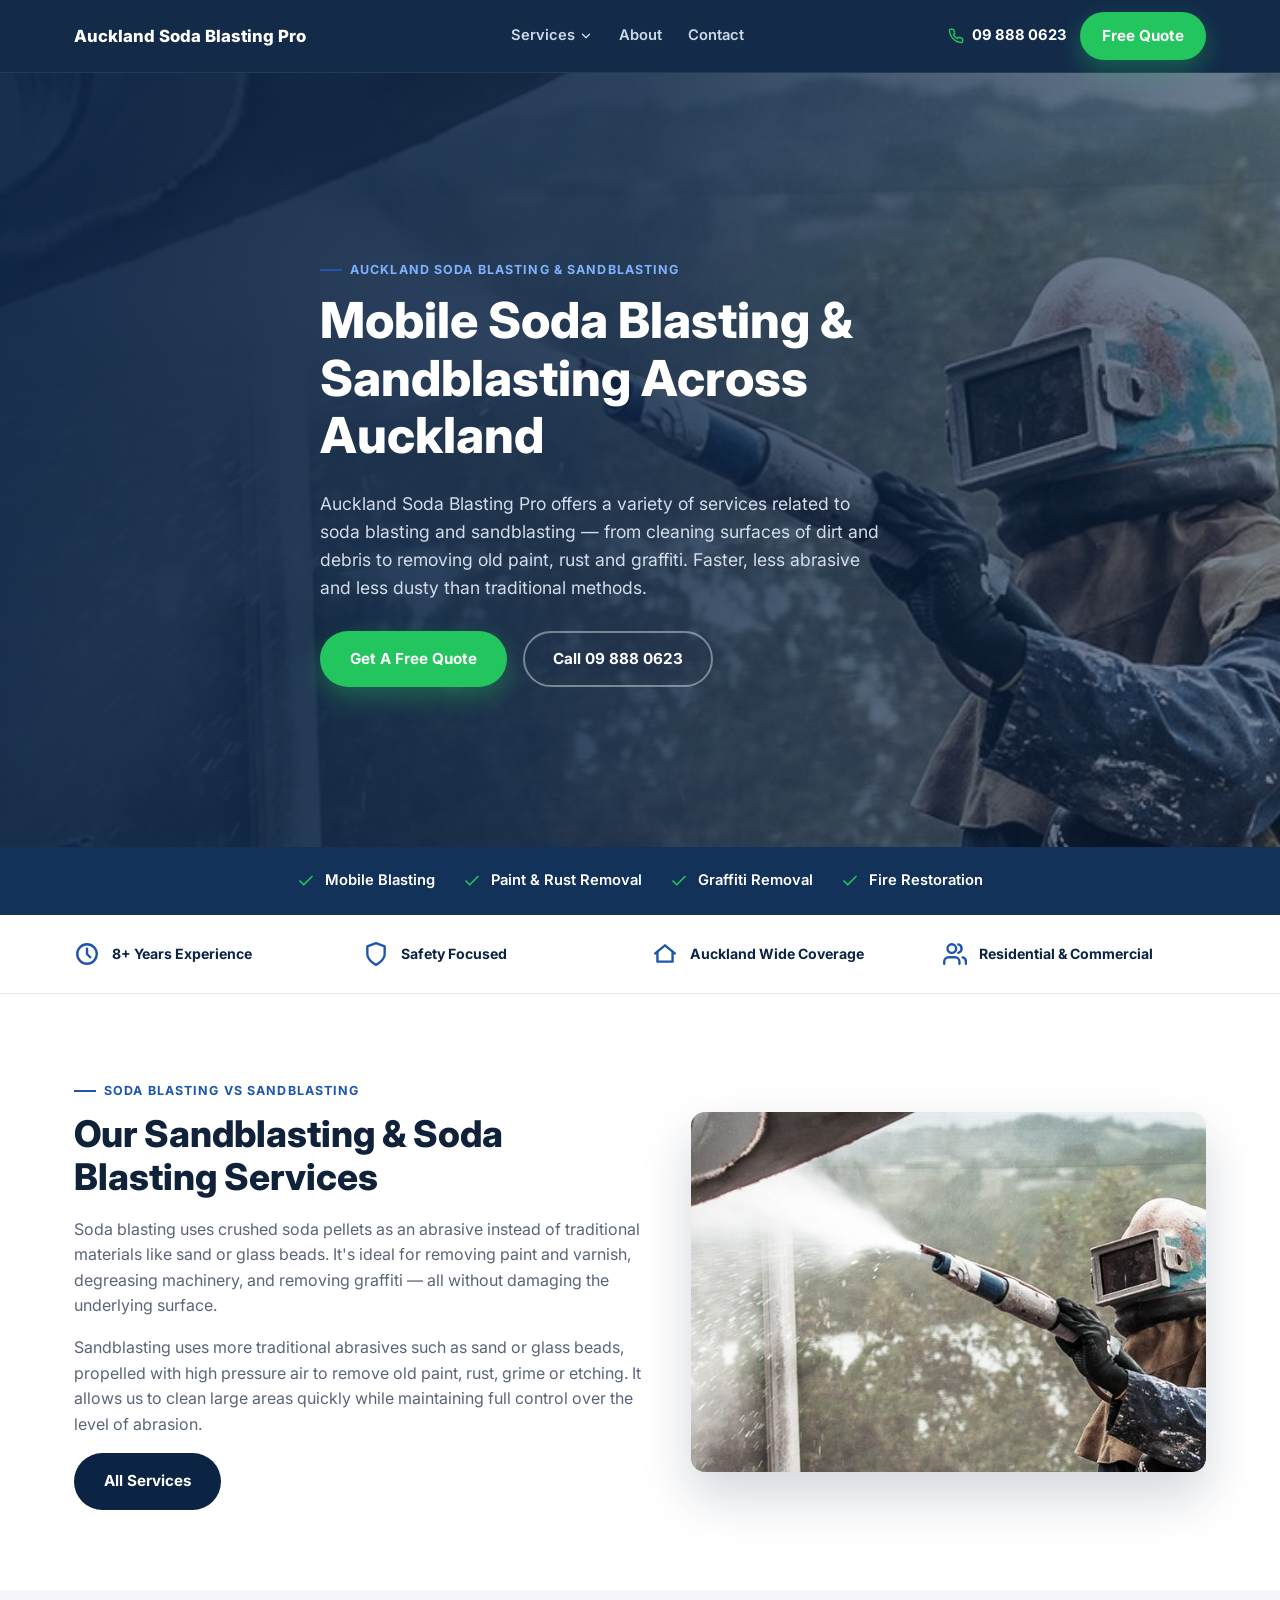
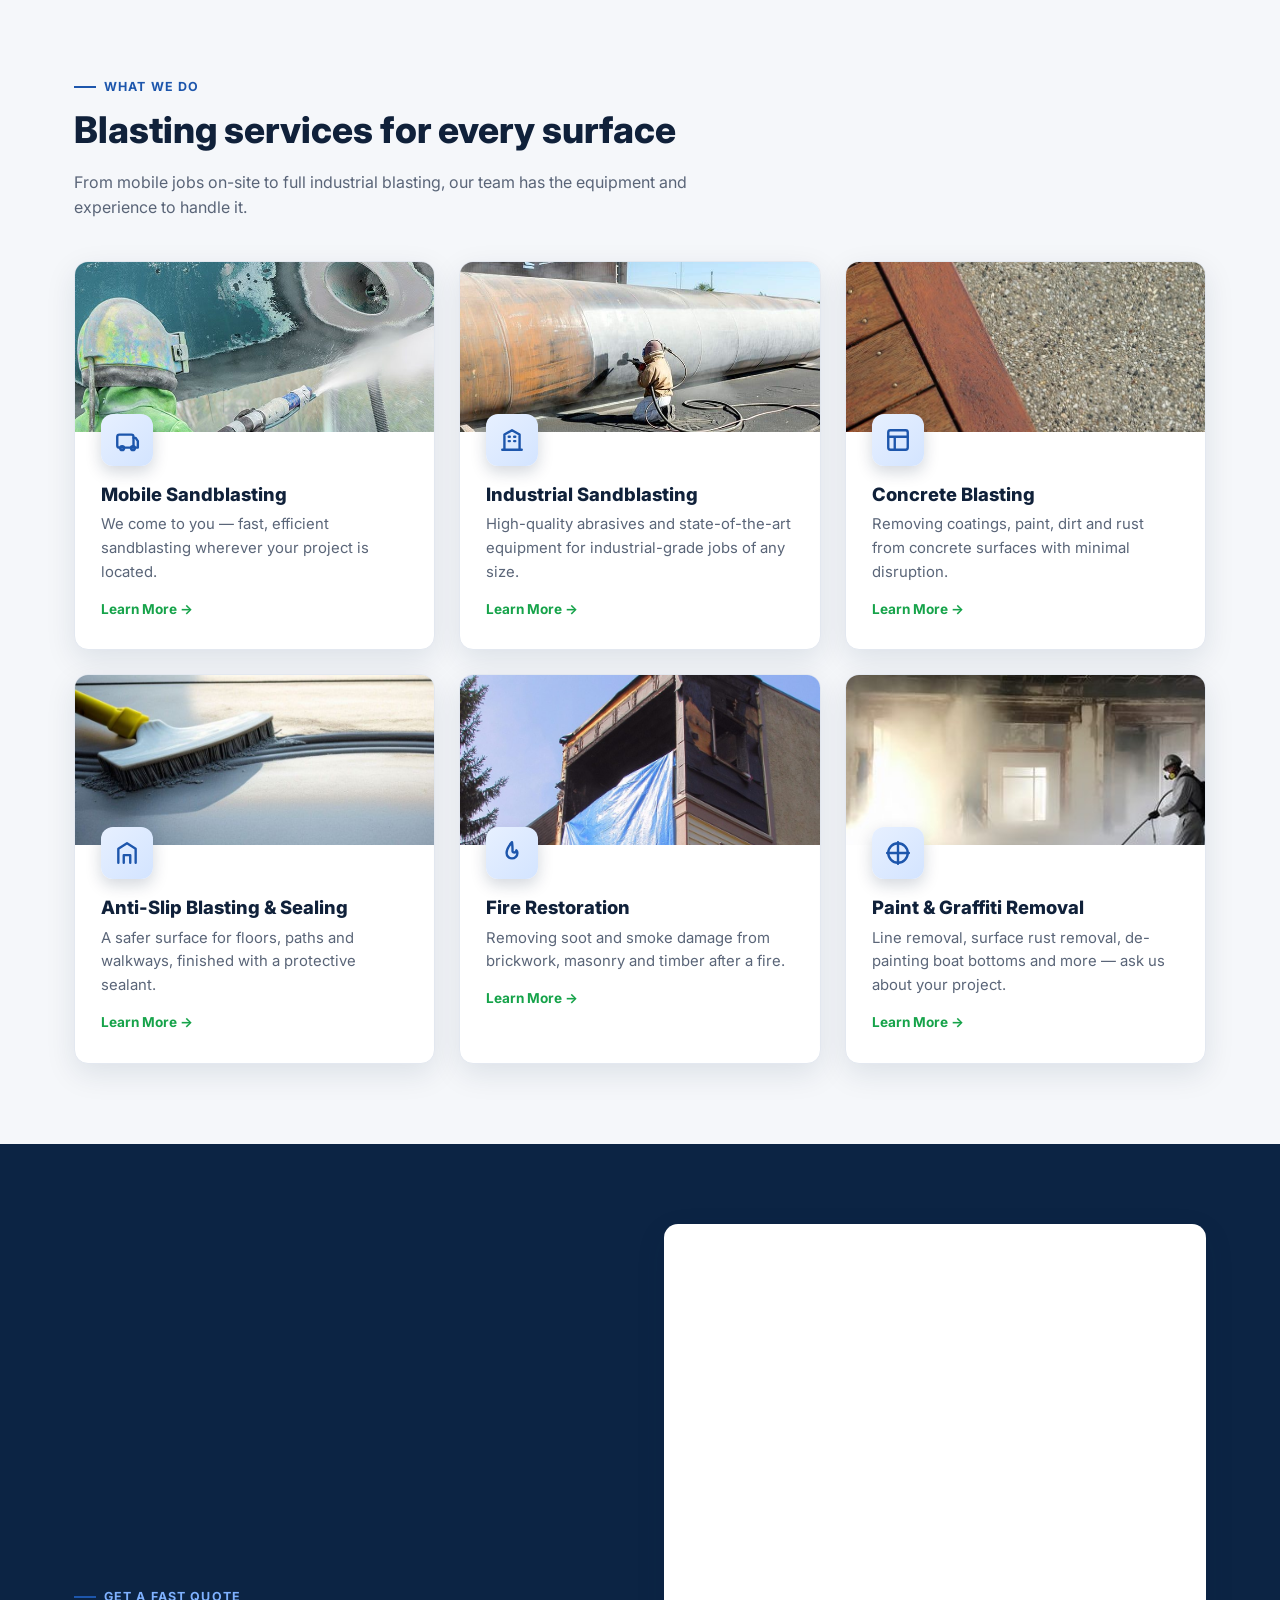
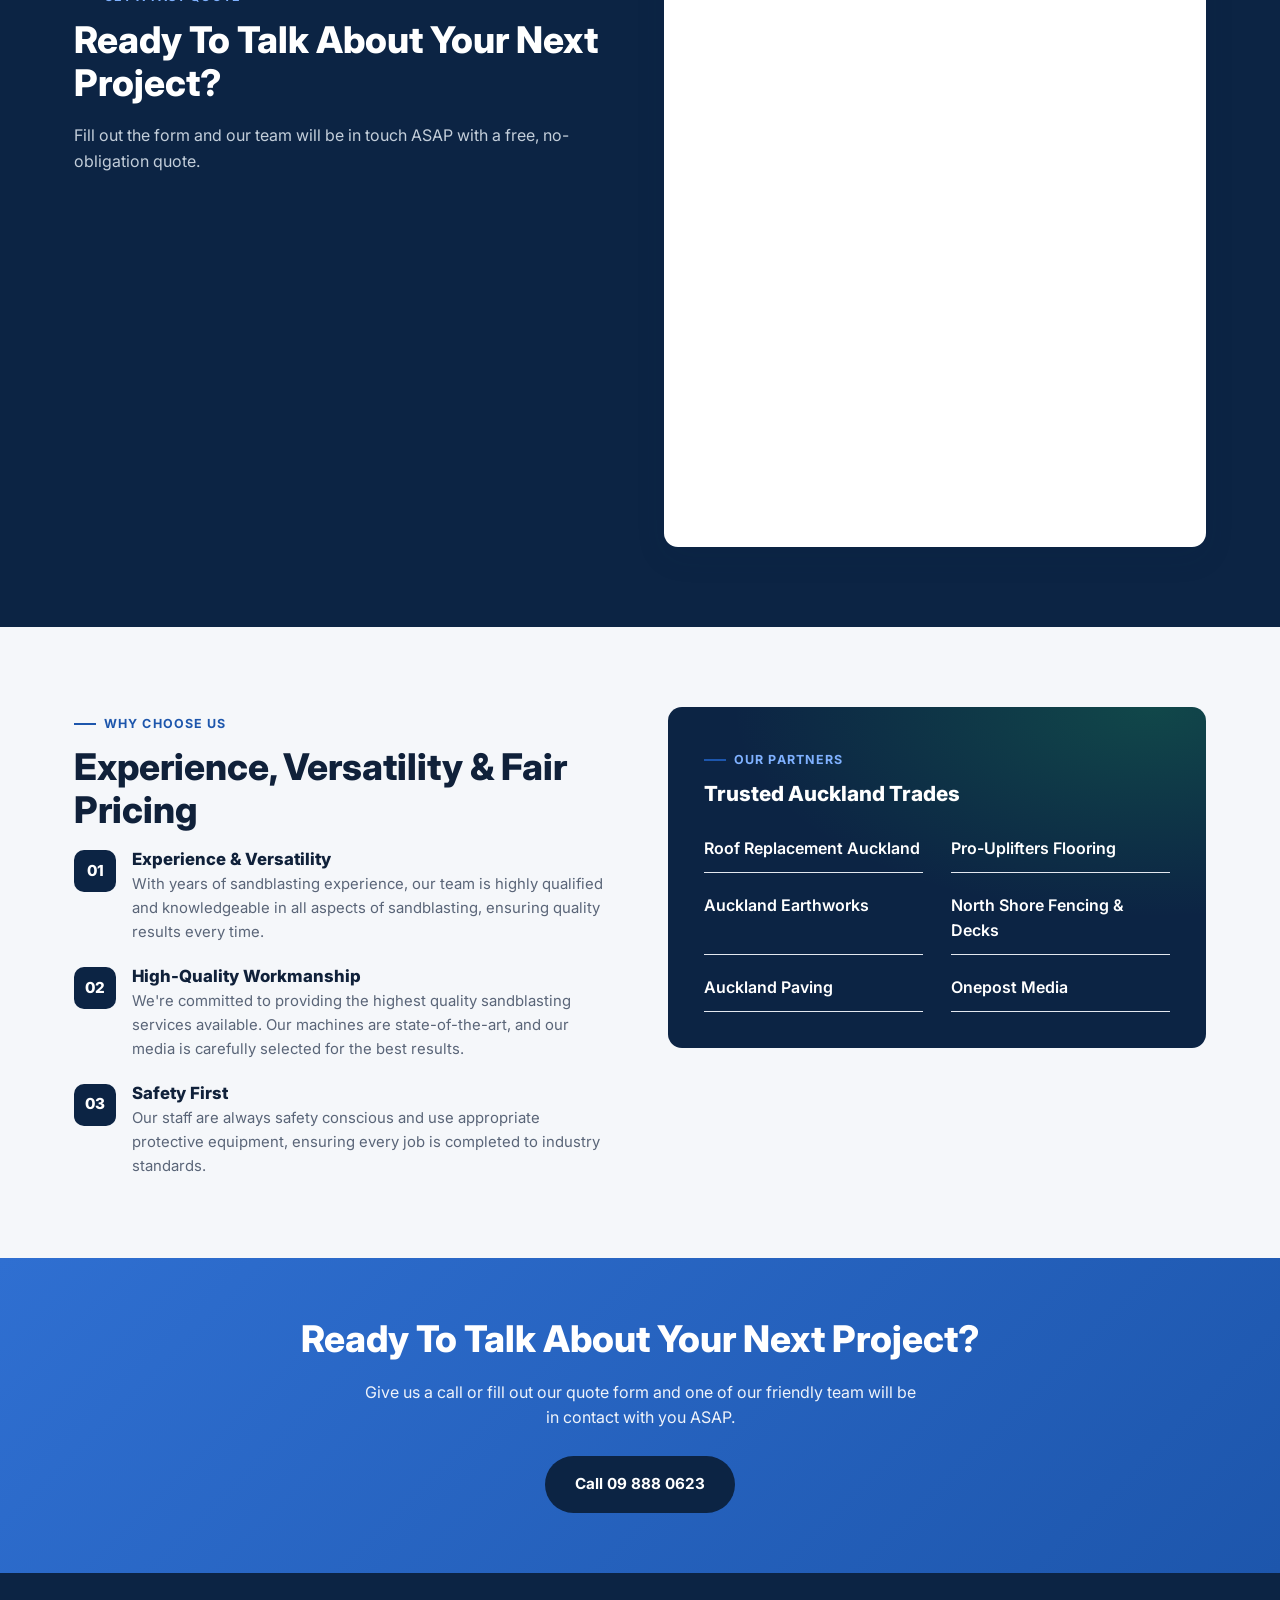
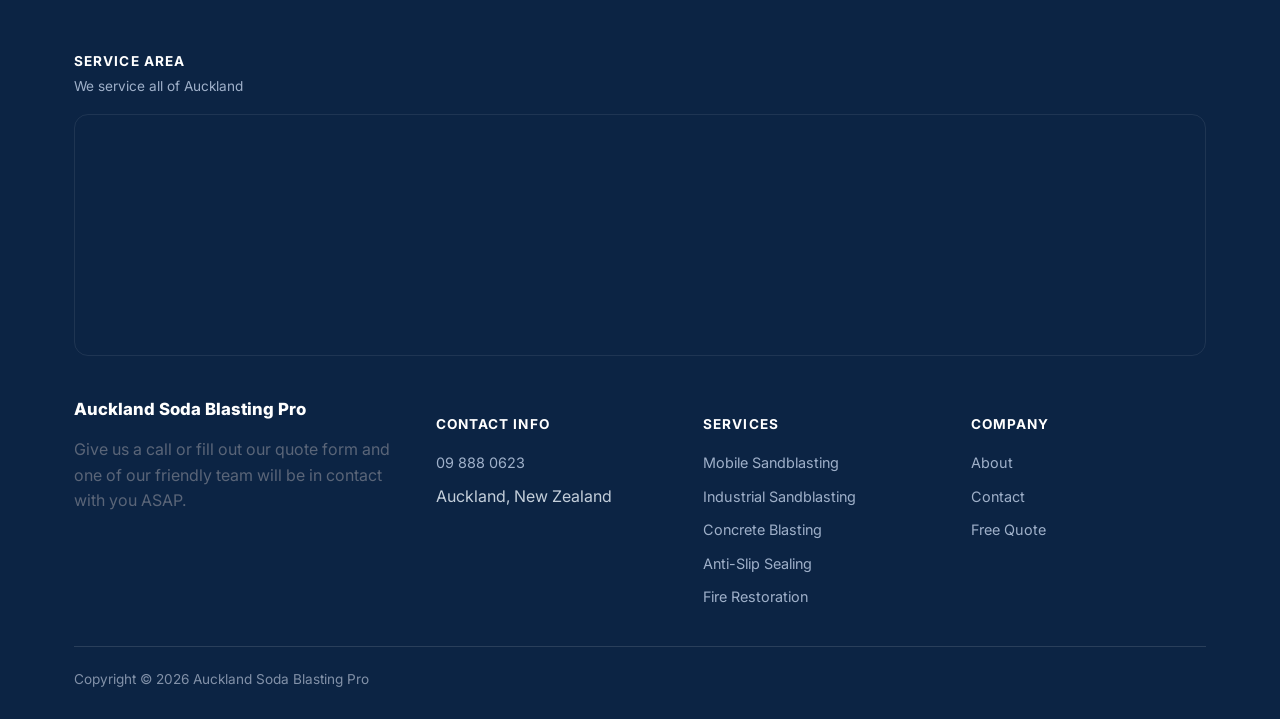
==== index.html @ 8fa917b4 "Rebuild Auckland Soda Blasting Pro from Wayback Machine archive Rebuild sodablastingauckland.co.nz a" ====
<!doctype html>
<html lang="en-NZ">
<head>
<meta charset="UTF-8">
<meta name="viewport" content="width=device-width, initial-scale=1.0">
<link rel="icon" href="favicon-32.png" sizes="32x32" type="image/png">
<link rel="icon" href="favicon-192.png" sizes="192x192" type="image/png">
<link rel="apple-touch-icon" href="apple-touch-icon.png">
<title>Auckland Soda Blasting Pro | Mobile Sandblasting Services</title>
<meta name="description" content="Auckland Soda Blasting Pro offers mobile sandblasting and soda blasting services across Auckland - paint removal, rust removal, graffiti removal, fire restoration and more.">
<meta name="robots" content="index, follow">
<link rel="canonical" href="https://sodablastingauckland.co.nz/">

<meta property="og:type" content="website">
<meta property="og:title" content="Auckland Soda Blasting Pro | Mobile Sandblasting Services">
<meta property="og:description" content="Auckland Soda Blasting Pro offers mobile sandblasting and soda blasting services across Auckland - paint removal, rust removal, graffiti removal, fire restoration and more.">
<meta property="og:url" content="https://sodablastingauckland.co.nz/">
<meta property="og:image" content="https://sodablastingauckland.co.nz/images/hero-blasting.jpg">

<link rel="preconnect" href="https://fonts.googleapis.com">
<link rel="preconnect" href="https://fonts.gstatic.com" crossorigin>
<link rel="preload" as="style" href="https://fonts.googleapis.com/css2?family=Inter:wght@400;500;600;700;800&display=swap" onload="this.onload=null;this.rel='stylesheet'">
<noscript><link href="https://fonts.googleapis.com/css2?family=Inter:wght@400;500;600;700;800&display=swap" rel="stylesheet"></noscript>
<link rel="stylesheet" href="css/style.css">

<script type="application/ld+json">
{
  "@context": "https://schema.org",
  "@type": "LocalBusiness",
  "name": "Auckland Soda Blasting Pro",
  "image": "https://sodablastingauckland.co.nz/images/hero-blasting.jpg",
  "url": "https://sodablastingauckland.co.nz/",
  "telephone": "+6498880623",
  "priceRange": "$$",
  "address": { "@type": "PostalAddress", "addressLocality": "Auckland", "addressCountry": "NZ" },
  "areaServed": { "@type": "City", "name": "Auckland" }
}
</script>
</head>
<body>

<header>
  <div class="nav wrap">
    <a href="https://sodablastingauckland.co.nz/" class="brand">
      <span>Auckland Soda Blasting Pro</span>
    </a>
    <nav class="links">
      <div class="nav-item">
        <a href="#!" onclick="return false;">Services <svg viewBox="0 0 24 24" fill="none" stroke-width="2.4" stroke-linecap="round" stroke-linejoin="round"><path d="m6 9 6 6 6-6"/></svg></a>
        <div class="nav-dropdown">
          <a href="mobile-sandblasting/">Mobile Sandblasting</a>
          <a href="industrial-sandblasting/">Industrial Sandblasting</a>
          <a href="concrete-blasting/">Concrete Blasting</a>
          <a href="antislip-sealing/">Anti-Slip Sealing</a>
          <a href="fire-restoration/">Fire Restoration</a>
        </div>
      </div>
      <a href="about/">About</a>
      <a href="contact/">Contact</a>
    </nav>
    <div class="nav-cta">
      <a href="tel:098880623" class="phone-pill">
        <svg viewBox="0 0 24 24" fill="none" stroke-width="2.2" stroke-linecap="round" stroke-linejoin="round"><path d="M22 16.92v3a2 2 0 0 1-2.18 2 19.79 19.79 0 0 1-8.63-3.07 19.5 19.5 0 0 1-6-6 19.79 19.79 0 0 1-3.07-8.67A2 2 0 0 1 4.11 2h3a2 2 0 0 1 2 1.72c.127.96.362 1.903.7 2.81a2 2 0 0 1-.45 2.11L8.09 9.91a16 16 0 0 0 6 6l1.27-1.27a2 2 0 0 1 2.11-.45c.907.338 1.85.573 2.81.7A2 2 0 0 1 22 16.92z"/></svg>
        09 888 0623
      </a>
      <a href="#quote" class="btn btn-primary" style="padding:10px 20px;">Free Quote</a>
      <button type="button" class="hamburger-btn" id="hamburgerBtn" aria-label="Open menu" aria-expanded="false">
        <svg viewBox="0 0 24 24" fill="none" stroke="#fff" stroke-width="2.4" stroke-linecap="round" stroke-linejoin="round"><path d="M4 7h16M4 12h16M4 17h16"/></svg>
      </button>
    </div>
  </div>

  <div class="mobile-menu" id="mobileMenu">
    <div class="mobile-submenu">
      <a href="mobile-sandblasting/">Mobile Sandblasting</a>
      <a href="industrial-sandblasting/">Industrial Sandblasting</a>
      <a href="concrete-blasting/">Concrete Blasting</a>
      <a href="antislip-sealing/">Anti-Slip Sealing</a>
      <a href="fire-restoration/">Fire Restoration</a>
    </div>
    <a href="about/">About</a>
    <a href="contact/">Contact</a>
    <a href="tel:098880623" class="mobile-menu-phone">Call 09 888 0623</a>
    <a href="#quote" class="btn btn-primary" style="width:100%;">Free Quote</a>
  </div>
</header>

<section class="hero" id="top">
  <div class="wrap hero-inner">
    <div class="eyebrow">Auckland Soda Blasting &amp; Sandblasting</div>
    <h1>Mobile Soda Blasting &amp; Sandblasting Across Auckland</h1>
    <p class="lead">Auckland Soda Blasting Pro offers a variety of services related to soda blasting and sandblasting &mdash; from cleaning surfaces of dirt and debris to removing old paint, rust and graffiti. Faster, less abrasive and less dusty than traditional methods.</p>
    <div class="hero-actions">
      <a href="#quote" class="btn btn-primary">Get A Free Quote</a>
      <a href="tel:098880623" class="btn btn-outline">Call 09 888 0623</a>
    </div>
  </div>
</section>

<div class="checklist-strip">
  <div class="wrap">
    <div class="check-item"><svg viewBox="0 0 24 24" fill="none" stroke-width="2.2" stroke-linecap="round" stroke-linejoin="round"><path d="M20 6 9 17l-5-5"/></svg> Mobile Blasting</div>
    <div class="check-item"><svg viewBox="0 0 24 24" fill="none" stroke-width="2.2" stroke-linecap="round" stroke-linejoin="round"><path d="M20 6 9 17l-5-5"/></svg> Paint &amp; Rust Removal</div>
    <div class="check-item"><svg viewBox="0 0 24 24" fill="none" stroke-width="2.2" stroke-linecap="round" stroke-linejoin="round"><path d="M20 6 9 17l-5-5"/></svg> Graffiti Removal</div>
    <div class="check-item"><svg viewBox="0 0 24 24" fill="none" stroke-width="2.2" stroke-linecap="round" stroke-linejoin="round"><path d="M20 6 9 17l-5-5"/></svg> Fire Restoration</div>
  </div>
</div>

<div class="trustbar">
  <div class="wrap">
    <div class="trust-item">
      <svg viewBox="0 0 24 24" fill="none" stroke-width="2.2" stroke-linecap="round" stroke-linejoin="round"><circle cx="12" cy="12" r="9"/><path d="M12 7v5l3 3"/></svg>
      <span>8+ Years Experience</span>
    </div>
    <div class="trust-item">
      <svg viewBox="0 0 24 24" fill="none" stroke-width="2.2" stroke-linecap="round" stroke-linejoin="round"><path d="M12 22s8-4 8-10V5l-8-3-8 3v7c0 6 8 10 8 10Z"/></svg>
      <span>Safety Focused</span>
    </div>
    <div class="trust-item">
      <svg viewBox="0 0 24 24" fill="none" stroke-width="2.2" stroke-linecap="round" stroke-linejoin="round"><path d="M3 11.5 12 4l9 7.5"/><path d="M5 10v9h14v-9"/></svg>
      <span>Auckland Wide Coverage</span>
    </div>
    <div class="trust-item">
      <svg viewBox="0 0 24 24" fill="none" stroke-width="2.2" stroke-linecap="round" stroke-linejoin="round"><path d="M17 21v-2a4 4 0 0 0-4-4H7a4 4 0 0 0-4 4v2"/><circle cx="10" cy="7" r="4"/><path d="M23 21v-2a4 4 0 0 0-3-3.87"/><path d="M16 3.13a4 4 0 0 1 0 7.75"/></svg>
      <span>Residential &amp; Commercial</span>
    </div>
  </div>
</div>

<section id="about">
  <div class="wrap content-photo-grid">
    <div>
      <div class="eyebrow">Soda Blasting vs Sandblasting</div>
      <h2>Our Sandblasting &amp; Soda Blasting Services</h2>
      <p>Soda blasting uses crushed soda pellets as an abrasive instead of traditional materials like sand or glass beads. It's ideal for removing paint and varnish, degreasing machinery, and removing graffiti &mdash; all without damaging the underlying surface.</p>
      <p>Sandblasting uses more traditional abrasives such as sand or glass beads, propelled with high pressure air to remove old paint, rust, grime or etching. It allows us to clean large areas quickly while maintaining full control over the level of abrasion.</p>
      <a href="services/" class="btn btn-dark">All Services</a>
    </div>
    <div class="content-photo">
      <img src="images/hero-blasting.jpg" alt="Soda blasting and sandblasting services in Auckland" width="1100" height="360" loading="lazy">
    </div>
  </div>
</section>

<section class="bg-paper" id="services">
  <div class="wrap">
    <div class="section-head">
      <div class="eyebrow">What We Do</div>
      <h2>Blasting services for every surface</h2>
      <p>From mobile jobs on-site to full industrial blasting, our team has the equipment and experience to handle it.</p>
    </div>
    <div class="services-grid">
      <div class="service-card">
        <img class="card-photo" src="images/mobile-sandblasting.jpg" alt="Mobile sandblasting in Auckland" loading="lazy">
        <div class="card-body">
          <div class="service-icon"><svg viewBox="0 0 24 24" fill="none" stroke-width="2.2" stroke-linecap="round" stroke-linejoin="round"><rect x="3" y="7" width="15" height="12" rx="2"/><path d="M18 10h2l2 3v6h-4"/><circle cx="7.5" cy="19.5" r="1.8"/><circle cx="17.5" cy="19.5" r="1.8"/></svg></div>
          <h3>Mobile Sandblasting</h3>
          <p>We come to you &mdash; fast, efficient sandblasting wherever your project is located.</p>
          <a href="mobile-sandblasting/" class="service-link">Learn More &rarr;</a>
        </div>
      </div>
      <div class="service-card">
        <img class="card-photo" src="images/industrial-blasting.jpg" alt="Industrial sandblasting in Auckland" loading="lazy">
        <div class="card-body">
          <div class="service-icon"><svg viewBox="0 0 24 24" fill="none" stroke-width="2.2" stroke-linecap="round" stroke-linejoin="round"><path d="M3 21h18M5 21V7l7-4 7 4v14"/><path d="M9 9h1M9 13h1M14 9h1M14 13h1"/></svg></div>
          <h3>Industrial Sandblasting</h3>
          <p>High-quality abrasives and state-of-the-art equipment for industrial-grade jobs of any size.</p>
          <a href="industrial-sandblasting/" class="service-link">Learn More &rarr;</a>
        </div>
      </div>
      <div class="service-card">
        <img class="card-photo" src="images/concrete-blasting.jpg" alt="Concrete blasting in Auckland" loading="lazy">
        <div class="card-body">
          <div class="service-icon"><svg viewBox="0 0 24 24" fill="none" stroke-width="2.2" stroke-linecap="round" stroke-linejoin="round"><rect x="3" y="3" width="18" height="18" rx="2"/><path d="M3 9h18M9 21V9"/></svg></div>
          <h3>Concrete Blasting</h3>
          <p>Removing coatings, paint, dirt and rust from concrete surfaces with minimal disruption.</p>
          <a href="concrete-blasting/" class="service-link">Learn More &rarr;</a>
        </div>
      </div>
      <div class="service-card">
        <img class="card-photo" src="images/anti-slip-sealing.jpg" alt="Anti-slip blasting and sealing in Auckland" loading="lazy">
        <div class="card-body">
          <div class="service-icon"><svg viewBox="0 0 24 24" fill="none" stroke-width="2.2" stroke-linecap="round" stroke-linejoin="round"><path d="M4 21V8l8-5 8 5v13"/><path d="M9 21v-7h6v7"/></svg></div>
          <h3>Anti-Slip Blasting &amp; Sealing</h3>
          <p>A safer surface for floors, paths and walkways, finished with a protective sealant.</p>
          <a href="antislip-sealing/" class="service-link">Learn More &rarr;</a>
        </div>
      </div>
      <div class="service-card">
        <img class="card-photo" src="images/fire-restoration.jpg" alt="Fire restoration blasting in Auckland" loading="lazy">
        <div class="card-body">
          <div class="service-icon"><svg viewBox="0 0 24 24" fill="none" stroke-width="2.2" stroke-linecap="round" stroke-linejoin="round"><path d="M12 2s-5 5.5-5 10a5 5 0 0 0 10 0c0-1.5-1-2.5-1-2.5s0 2-2 2-1.5-1.5-1.5-3C12.5 6 12 2 12 2Z"/></svg></div>
          <h3>Fire Restoration</h3>
          <p>Removing soot and smoke damage from brickwork, masonry and timber after a fire.</p>
          <a href="fire-restoration/" class="service-link">Learn More &rarr;</a>
        </div>
      </div>
      <div class="service-card">
        <img class="card-photo" src="images/fire-restoration-2.jpg" alt="Paint and graffiti removal in Auckland" loading="lazy">
        <div class="card-body">
          <div class="service-icon"><svg viewBox="0 0 24 24" fill="none" stroke-width="2.2" stroke-linecap="round" stroke-linejoin="round"><path d="M12 2v20M2 12h20"/><circle cx="12" cy="12" r="9"/></svg></div>
          <h3>Paint &amp; Graffiti Removal</h3>
          <p>Line removal, surface rust removal, de-painting boat bottoms and more &mdash; ask us about your project.</p>
          <a href="services/" class="service-link">Learn More &rarr;</a>
        </div>
      </div>
    </div>
  </div>
</section>

<section id="quote">
  <div class="wrap quote-grid">
    <div class="section-head" style="margin-bottom:0;">
      <div class="eyebrow" style="color:#7fb1ff;">Get A Fast Quote</div>
      <h2>Ready To Talk About Your Next Project?</h2>
      <p>Fill out the form and our team will be in touch ASAP with a free, no-obligation quote.</p>
    </div>
    <div class="form-wrap">
      <iframe
        src="https://api.leadconnectorhq.com/widget/form/mLjDcjohpaVgE4eT3Jp4"
        style="width:100%;height:100%;min-height:884px;border:none;border-radius:24px"
        id="inline-mLjDcjohpaVgE4eT3Jp4"
        data-layout="{'id':'INLINE'}"
        data-trigger-type="alwaysShow"
        data-trigger-value=""
        data-activation-type="alwaysActivated"
        data-activation-value=""
        data-deactivation-type="neverDeactivate"
        data-deactivation-value=""
        data-form-name="Sodablast Enquiry"
        data-height="884"
        data-layout-iframe-id="inline-mLjDcjohpaVgE4eT3Jp4"
        data-form-id="mLjDcjohpaVgE4eT3Jp4"
        data-cookie-consent="true"
        data-cookie-consent-provider="auto"
        title="Sodablast Enquiry">
      </iframe>
    </div>
  </div>
</section>

<section class="bg-paper" id="why">
  <div class="wrap">
    <div class="why-grid">
      <div>
        <div class="eyebrow">Why Choose Us</div>
        <h2>Experience, Versatility &amp; Fair Pricing</h2>
        <div class="why-list">
          <div class="why-item">
            <div class="why-num">01</div>
            <div>
              <h3>Experience &amp; Versatility</h3>
              <p>With years of sandblasting experience, our team is highly qualified and knowledgeable in all aspects of sandblasting, ensuring quality results every time.</p>
            </div>
          </div>
          <div class="why-item">
            <div class="why-num">02</div>
            <div>
              <h3>High-Quality Workmanship</h3>
              <p>We're committed to providing the highest quality sandblasting services available. Our machines are state-of-the-art, and our media is carefully selected for the best results.</p>
            </div>
          </div>
          <div class="why-item">
            <div class="why-num">03</div>
            <div>
              <h3>Safety First</h3>
              <p>Our staff are always safety conscious and use appropriate protective equipment, ensuring every job is completed to industry standards.</p>
            </div>
          </div>
        </div>
      </div>
      <div class="why-panel">
        <div class="eyebrow" style="color:#7fb1ff;">Our Partners</div>
        <h3>Trusted Auckland Trades</h3>
        <ul class="partners-list" style="margin-top:20px;">
          <li><a href="https://roofreplacementauckland.co.nz/" target="_blank" rel="noopener" style="color:#fff;">Roof Replacement Auckland</a></li>
          <li><a href="https://polishedconcretefloorsauckland.co.nz/" target="_blank" rel="noopener" style="color:#fff;">Pro-Uplifters Flooring</a></li>
          <li><a href="#" style="color:#fff;">Auckland Earthworks</a></li>
          <li><a href="#" style="color:#fff;">North Shore Fencing &amp; Decks</a></li>
          <li><a href="#" style="color:#fff;">Auckland Paving</a></li>
          <li><a href="#" style="color:#fff;">Onepost Media</a></li>
        </ul>
      </div>
    </div>
  </div>
</section>

<section class="cta-strip" id="contact">
  <div class="wrap">
    <h2>Ready To Talk About Your Next Project?</h2>
    <p>Give us a call or fill out our quote form and one of our friendly team will be in contact with you ASAP.</p>
    <a href="tel:098880623" class="btn btn-dark">Call 09 888 0623</a>
  </div>
</section>

<footer>
  <div class="wrap">
    <div class="footer-map-head">
      <h4>Service Area</h4>
      <p>We service all of Auckland</p>
    </div>
    <div class="footer-map">
      <iframe src="https://www.google.com/maps/embed?pb=!1m14!1m8!1m3!1d204305.66708080217!2d174.706121!3d-36.8598108!3m2!1i1024!2i768!4f13.1!3m3!1m2!1s0x827a8d4996140b19%3A0x26ddb63a03c9224c!2sAuckland%20Soda%20Blasting%20Pro!5e0!3m2!1sen!2snz!4v1685440474291!5m2!1sen!2snz" width="600" height="220" style="border:0;" allowfullscreen="" loading="lazy" referrerpolicy="no-referrer-when-downgrade" title="Auckland Soda Blasting Pro service area map"></iframe>
    </div>
    <div class="footer-grid">
      <div>
        <a href="https://sodablastingauckland.co.nz/" class="brand" style="margin-bottom:14px;display:inline-flex;color:#fff;font-weight:800;">Auckland Soda Blasting Pro</a>
        <p>Give us a call or fill out our quote form and one of our friendly team will be in contact with you ASAP.</p>
      </div>
      <div>
        <h4>Contact Info</h4>
        <ul>
          <li><a href="tel:098880623">09 888 0623</a></li>
          <li>Auckland, New Zealand</li>
        </ul>
      </div>
      <div>
        <h4>Services</h4>
        <ul>
          <li><a href="mobile-sandblasting/">Mobile Sandblasting</a></li>
          <li><a href="industrial-sandblasting/">Industrial Sandblasting</a></li>
          <li><a href="concrete-blasting/">Concrete Blasting</a></li>
          <li><a href="antislip-sealing/">Anti-Slip Sealing</a></li>
          <li><a href="fire-restoration/">Fire Restoration</a></li>
        </ul>
      </div>
      <div>
        <h4>Company</h4>
        <ul>
          <li><a href="about/">About</a></li>
          <li><a href="contact/">Contact</a></li>
          <li><a href="#quote">Free Quote</a></li>
        </ul>
      </div>
    </div>
    <div class="footer-bottom">
      <span>Copyright &copy; 2026 Auckland Soda Blasting Pro</span>
    </div>
  </div>
</footer>

<script>
(function(){
  var btn = document.getElementById('hamburgerBtn');
  var menu = document.getElementById('mobileMenu');
  if(!btn || !menu) return;
  btn.addEventListener('click', function(){
    var open = menu.classList.toggle('open');
    btn.setAttribute('aria-expanded', open ? 'true' : 'false');
  });
  menu.querySelectorAll('a').forEach(function(a){
    a.addEventListener('click', function(){
      menu.classList.remove('open');
      btn.setAttribute('aria-expanded','false');
    });
  });
})();
</script>
<script src="https://link.msgsndr.com/js/form_embed.js" defer></script>
</body>
</html>
---- css/style.css ----
:root{
  --navy:#0c2444;
  --navy-2:#123259;
  --blue:#2f6fd1;
  --blue-2:#1d56ac;
  --green:#22c55e;
  --green-2:#16a34a;
  --paper:#f5f7fa;
  --ink:#10213a;
  --muted:#5a6578;
  --line:#e3e8f0;
  --white:#ffffff;
  --radius:14px;
  --shadow:0 10px 30px rgba(12,36,68,.10);
  --maxw:1180px;
}
*{box-sizing:border-box;}
html{scroll-behavior:smooth;}
body{
  margin:0;font-family:'Inter',-apple-system,BlinkMacSystemFont,'Segoe UI',sans-serif;
  color:var(--ink);background:var(--white);line-height:1.6;
}
img{max-width:100%;display:block;}
a{color:inherit;text-decoration:none;}
.wrap{max-width:var(--maxw);margin:0 auto;padding:0 24px;}
h1,h2,h3{font-weight:800;line-height:1.16;margin:0 0 .5em;color:var(--ink);}
h1{font-size:clamp(2rem,4.4vw,3.1rem);}
h2{font-size:clamp(1.6rem,3vw,2.3rem);}
h3{font-size:1.15rem;}
p{color:var(--muted);margin:0 0 1em;}
section{padding:80px 0;}
.bg-paper{background:var(--paper);}
.section-head{max-width:660px;margin-bottom:40px;}
.eyebrow{
  display:inline-flex;align-items:center;gap:8px;font-weight:700;font-size:.78rem;
  letter-spacing:.09em;text-transform:uppercase;color:var(--blue-2);margin-bottom:12px;
}
.eyebrow::before{content:"";width:22px;height:2px;background:var(--blue-2);display:inline-block;}

/* Buttons */
.btn{
  display:inline-flex;align-items:center;justify-content:center;gap:8px;
  padding:14px 28px;border-radius:999px;font-weight:700;font-size:.95rem;
  border:2px solid transparent;cursor:pointer;transition:transform .15s ease, box-shadow .15s ease, background .15s ease;
}
.btn-primary{background:var(--green);color:var(--white);box-shadow:0 10px 24px rgba(34,197,94,.35);}
.btn-primary:hover{background:var(--green-2);transform:translateY(-2px);}
.btn-outline{background:transparent;color:var(--white);border-color:rgba(255,255,255,.4);}
.btn-outline:hover{border-color:var(--white);}
.btn-dark{background:var(--navy);color:var(--white);}

/* Header */
header{position:sticky;top:0;z-index:50;background:rgba(12,36,68,.97);backdrop-filter:blur(6px);border-bottom:1px solid rgba(255,255,255,.08);}
.nav{display:flex;align-items:center;justify-content:space-between;padding:12px 24px;gap:20px;}
.brand{display:flex;align-items:center;gap:10px;color:var(--white);font-weight:800;font-size:1.05rem;}
.brand img{height:42px;width:auto;}
.links{display:flex;align-items:center;gap:26px;font-weight:600;font-size:.92rem;}
.links a{color:#cfd8e8;}
.links a:hover{color:var(--white);}
.nav-item{position:relative;}
.nav-item > a{display:flex;align-items:center;gap:4px;}
.nav-item svg{width:14px;height:14px;stroke:currentColor;}
.nav-dropdown{
  position:absolute;top:calc(100% + 14px);left:50%;transform:translateX(-50%);
  background:var(--navy-2);border:1px solid rgba(255,255,255,.1);border-radius:12px;box-shadow:0 22px 44px rgba(0,0,0,.4);
  min-width:210px;padding:8px;display:flex;flex-direction:column;gap:2px;
  opacity:0;visibility:hidden;transition:opacity .15s ease;
}
.nav-item:hover .nav-dropdown{opacity:1;visibility:visible;}
.nav-dropdown a{padding:9px 12px;border-radius:8px;font-weight:600;color:#cfd8e8;}
.nav-dropdown a:hover{background:rgba(255,255,255,.07);color:var(--white);}
.nav-cta{display:flex;align-items:center;gap:14px;}
.phone-pill{display:flex;align-items:center;gap:8px;font-weight:700;color:var(--white);font-size:.92rem;}
.phone-pill svg{width:16px;height:16px;stroke:var(--green);}
.hamburger-btn{
  display:none;width:44px;height:44px;border-radius:10px;border:none;background:var(--green);
  align-items:center;justify-content:center;cursor:pointer;
}
.mobile-menu{display:none;flex-direction:column;background:var(--navy-2);border-top:1px solid rgba(255,255,255,.1);padding:10px 24px 20px;}
.mobile-menu.open{display:flex;}
.mobile-menu a{padding:12px 0;border-bottom:1px solid rgba(255,255,255,.1);font-weight:600;color:#cfd8e8;}
.mobile-submenu{display:flex;flex-direction:column;padding-left:14px;}
.mobile-submenu a{border-bottom:none;padding:8px 0;color:#9fb0c9;}
.mobile-menu-phone{color:var(--green) !important;}

/* Hero */
.hero{
  position:relative;color:var(--white);overflow:hidden;
  background:
    linear-gradient(100deg, rgba(12,36,68,.95) 0%, rgba(12,36,68,.85) 45%, rgba(12,36,68,.48) 100%),
    url('../images/hero-blasting.jpg');
  background-size:cover;background-position:center 50%;
}
.hero-inner{padding:100px 0 80px;max-width:640px;}
.hero h1{color:var(--white);}
.hero .eyebrow{color:#7fb1ff;}
.hero p.lead{color:#d3dcea;font-size:1.1rem;max-width:560px;}
.hero-actions{display:flex;gap:16px;flex-wrap:wrap;margin-top:1.8em;}

/* Checklist strip */
.checklist-strip{background:var(--navy-2);color:var(--white);padding:22px 0;}
.checklist-strip .wrap{display:flex;flex-wrap:wrap;gap:28px;justify-content:center;}
.check-item{display:flex;align-items:center;gap:10px;font-weight:600;font-size:.92rem;}
.check-item svg{width:18px;height:18px;stroke:var(--green);flex-shrink:0;}

/* Trust bar */
.trustbar{background:var(--white);border-bottom:1px solid var(--line);}
.trustbar .wrap{display:grid;grid-template-columns:repeat(4,1fr);gap:24px;padding:26px 24px;}
.trust-item{display:flex;align-items:center;gap:12px;}
.trust-item svg{width:26px;height:26px;stroke:var(--blue-2);flex-shrink:0;}
.trust-item span{font-weight:700;font-size:.88rem;color:var(--navy);}

/* Content + photo split */
.content-photo-grid{display:grid;grid-template-columns:1.05fr .95fr;gap:48px;align-items:center;}
.content-photo{border-radius:var(--radius);overflow:hidden;box-shadow:0 24px 50px rgba(12,36,68,.18);}
.content-photo img{width:100%;height:360px;object-fit:cover;object-position:center;}

/* Service cards */
.services-grid{display:grid;grid-template-columns:repeat(3,1fr);gap:24px;}
.service-card{
  background:var(--white);border:1px solid var(--line);border-radius:var(--radius);
  box-shadow:var(--shadow);transition:transform .18s ease, box-shadow .18s ease;position:relative;overflow:hidden;
}
.service-card:hover{transform:translateY(-4px);box-shadow:0 16px 34px rgba(12,36,68,.14);}
.service-card .card-photo{width:100%;height:170px;object-fit:cover;}
.service-card .card-body{padding:22px 26px 28px;}
.service-icon{
  width:52px;height:52px;border-radius:12px;background:linear-gradient(135deg,#e7f0ff,#d3e4ff);
  display:flex;align-items:center;justify-content:center;margin-bottom:18px;margin-top:-40px;position:relative;z-index:2;
  box-shadow:0 6px 16px rgba(12,36,68,.18);
}
.service-icon svg{width:26px;height:26px;stroke:var(--blue-2);}
.service-card h3{margin-bottom:8px;}
.service-card p{margin-bottom:0;font-size:.93rem;}
.service-card .service-link{display:inline-flex;align-items:center;gap:6px;margin-top:14px;font-size:.85rem;font-weight:700;color:var(--green-2);}

/* Copy list */
.copy-list{list-style:none;margin:0 0 1.2em;padding:0;display:flex;flex-direction:column;gap:10px;}
.copy-list li{display:flex;gap:10px;color:var(--ink);font-weight:600;}
.copy-list li svg{width:18px;height:18px;stroke:var(--green-2);flex-shrink:0;margin-top:2px;}
.copy-list li span{color:var(--muted);font-weight:400;}

/* Gallery */
.gallery-grid{display:grid;grid-template-columns:repeat(4,1fr);gap:18px;}
.gallery-item{position:relative;border-radius:var(--radius);overflow:hidden;aspect-ratio:4/5;box-shadow:var(--shadow);}
.gallery-item img{width:100%;height:100%;object-fit:cover;transition:transform .3s ease;}
.gallery-item:hover img{transform:scale(1.06);}
.gallery-item .cap{
  position:absolute;left:0;right:0;bottom:0;padding:16px 14px;color:var(--white);font-weight:700;font-size:.85rem;
  background:linear-gradient(0deg, rgba(12,36,68,.88), transparent 70%);
}

/* Why us */
.why-grid{display:grid;grid-template-columns:1fr 1fr;gap:56px;align-items:start;}
.why-list{display:grid;gap:22px;}
.why-item{display:flex;gap:16px;}
.why-num{
  width:42px;height:42px;border-radius:10px;background:var(--navy);color:var(--white);
  display:flex;align-items:center;justify-content:center;font-weight:800;flex-shrink:0;font-size:.95rem;
}
.why-item h3{margin-bottom:4px;font-size:1.05rem;}
.why-item p{margin:0;font-size:.93rem;}
.why-panel{
  background:var(--navy);color:var(--white);border-radius:var(--radius);padding:36px;
  background-image:radial-gradient(600px 300px at 90% 0%, rgba(34,197,94,.22), transparent 70%);
}
.why-panel h3{color:var(--white);font-size:1.3rem;}
.why-panel p{color:#c3ceda;}

/* Quote / contact form */
#quote{background:var(--navy);color:var(--white);}
#quote .section-head h2, #quote .section-head p{color:var(--white);}
#quote .section-head p{color:#c3ceda;}
.quote-grid{display:grid;grid-template-columns:1fr 1fr;gap:48px;align-items:center;}
.form-wrap{background:var(--white);border-radius:var(--radius);padding:16px;box-shadow:var(--shadow);}
.form-wrap iframe{border-radius:10px;}

.contact-grid{display:grid;grid-template-columns:.85fr 1.15fr;gap:48px;align-items:start;}
.contact-info{display:grid;gap:22px;}
.info-card{
  background:var(--white);border:1px solid var(--line);border-radius:var(--radius);padding:22px;
  display:flex;gap:14px;align-items:flex-start;box-shadow:var(--shadow);
}
.info-card svg{width:22px;height:22px;stroke:var(--blue-2);flex-shrink:0;margin-top:2px;}
.info-card h3{font-size:.98rem;margin-bottom:4px;}
.info-card p{margin:0;font-size:.9rem;}
.info-card a{color:var(--navy);font-weight:700;}

/* FAQ */
.faq-wrap{display:flex;flex-direction:column;gap:12px;max-width:820px;margin:0 auto;}
.faq-item{background:var(--white);border:1px solid var(--line);border-radius:12px;padding:6px 20px;}
.faq-item summary{
  list-style:none;cursor:pointer;padding:16px 0;font-weight:700;color:var(--navy);
  display:flex;justify-content:space-between;align-items:center;gap:16px;
}
.faq-item summary::-webkit-details-marker{display:none;}
.faq-icon svg{width:20px;height:20px;stroke:var(--green-2);flex-shrink:0;transition:transform .2s ease;}
.faq-item[open] .faq-icon svg{transform:rotate(45deg);}
.faq-answer{color:var(--muted);padding-bottom:18px;margin:0;}

/* CTA strip */
.cta-strip{background:linear-gradient(135deg,var(--blue),var(--blue-2));color:var(--white);text-align:center;padding:60px 0;}
.cta-strip h2{color:var(--white);}
.cta-strip p{color:rgba(255,255,255,.92);max-width:560px;margin:0 auto 1.6em;}

/* Partners */
.partners-list{display:grid;grid-template-columns:repeat(2,1fr);gap:10px 28px;list-style:none;margin:0;padding:0;}
.partners-list li{padding:10px 0;border-bottom:1px solid var(--line);}
.partners-list a{font-weight:600;color:var(--ink);}
.partners-list a:hover{color:var(--blue-2);}

/* Footer */
footer{background:var(--navy);color:#c3ceda;padding:60px 0 28px;}
.footer-map-head{margin-bottom:16px;}
.footer-map-head h4{color:var(--white);font-size:.85rem;text-transform:uppercase;letter-spacing:.08em;margin-bottom:4px;}
.footer-map-head p{color:#9fb0c9;font-size:.85rem;margin:0;}
.footer-map{border-radius:var(--radius);overflow:hidden;margin-bottom:40px;border:1px solid rgba(255,255,255,.08);}
.footer-map iframe{width:100%;height:240px;border:0;display:block;}
.footer-grid{display:grid;grid-template-columns:1.4fr 1fr 1fr 1fr;gap:32px;margin-bottom:36px;}
footer h4{color:var(--white);font-size:.85rem;text-transform:uppercase;letter-spacing:.08em;margin-bottom:14px;}
footer ul{list-style:none;margin:0;padding:0;display:flex;flex-direction:column;gap:8px;}
footer a{color:#9fb0c9;font-size:.9rem;}
footer a:hover{color:var(--white);}
.footer-bottom{
  border-top:1px solid rgba(255,255,255,.12);padding-top:22px;display:flex;
  justify-content:space-between;flex-wrap:wrap;gap:10px;font-size:.85rem;color:#8291a8;
}
.footer-disclosure{text-align:center;font-size:.8rem;color:#70839c;margin-top:16px;}

/* Legal pages */
.legal-content h2{font-size:1.35rem;margin-top:1.6em;}
.legal-content p, .legal-content li{color:var(--muted);}
.legal-content ul{padding-left:20px;}
.legal-content strong{color:var(--ink);}

/* Simple page hero (contact/legal) */
.page-hero{background:linear-gradient(180deg,var(--navy) 0%, var(--navy-2) 100%);color:var(--white);padding:84px 0 52px;}
.page-hero h1{font-size:clamp(1.9rem,3.6vw,2.6rem);color:var(--white);}
.page-hero p{color:#c3ceda;max-width:56ch;margin-bottom:0;}
.breadcrumb{font-size:.82rem;color:#9fb0c9;margin-bottom:18px;}
.breadcrumb a{color:#9fb0c9;}
.breadcrumb a:hover{color:var(--white);}

/* Thanks page */
.thanks-hero{background:linear-gradient(180deg,var(--navy) 0%, var(--navy-2) 100%);color:var(--white);padding:110px 0 100px;text-align:center;position:relative;overflow:hidden;}
.thanks-hero::after{content:"";position:absolute;left:50%;top:-120px;width:520px;height:520px;transform:translateX(-50%);background:radial-gradient(circle,rgba(34,197,94,.2),transparent 70%);}
.thanks-inner{position:relative;z-index:2;max-width:620px;margin:0 auto;padding:0 24px;}
.thanks-check{width:74px;height:74px;border-radius:50%;background:linear-gradient(135deg,var(--green),var(--green-2));display:flex;align-items:center;justify-content:center;margin:0 auto 28px;box-shadow:0 12px 30px rgba(34,197,94,.35);}
.thanks-check svg{width:36px;height:36px;stroke:#fff;}
.thanks-hero h1{font-size:clamp(1.9rem,4vw,2.6rem);margin-bottom:.5em;color:var(--white);}
.thanks-hero p.lead{color:#c3ceda;font-size:1.08rem;max-width:52ch;margin:0 auto 2em;}
.thanks-next{background:var(--paper);border-radius:var(--radius);padding:28px 32px;margin-top:12px;text-align:left;}
.thanks-next h3{margin-bottom:14px;color:var(--navy);}
.thanks-next ol{margin:0;padding-left:1.2em;color:var(--muted);font-size:.95rem;display:grid;gap:10px;}
.thanks-actions{display:flex;flex-wrap:wrap;gap:14px;justify-content:center;margin-top:2em;}

/* Responsive */
@media (max-width:980px){
  .links, .phone-pill, .nav-cta .btn-primary{display:none;}
  .hamburger-btn{display:flex;}
  .content-photo-grid, .quote-grid, .contact-grid, .why-grid{grid-template-columns:1fr;gap:28px;}
  .services-grid{grid-template-columns:repeat(2,1fr);}
  .footer-grid{grid-template-columns:1fr 1fr;}
  .gallery-grid{grid-template-columns:repeat(2,1fr);}
  .trustbar .wrap{grid-template-columns:repeat(2,1fr);}
  .partners-list{grid-template-columns:1fr;}
  section{padding:56px 0;}
}
@media (max-width:600px){
  .checklist-strip .wrap{justify-content:flex-start;}
  .footer-grid{grid-template-columns:1fr;}
  .content-photo img{height:220px;}
  .services-grid{grid-template-columns:1fr;}
  .gallery-grid{grid-template-columns:1fr 1fr;}
}
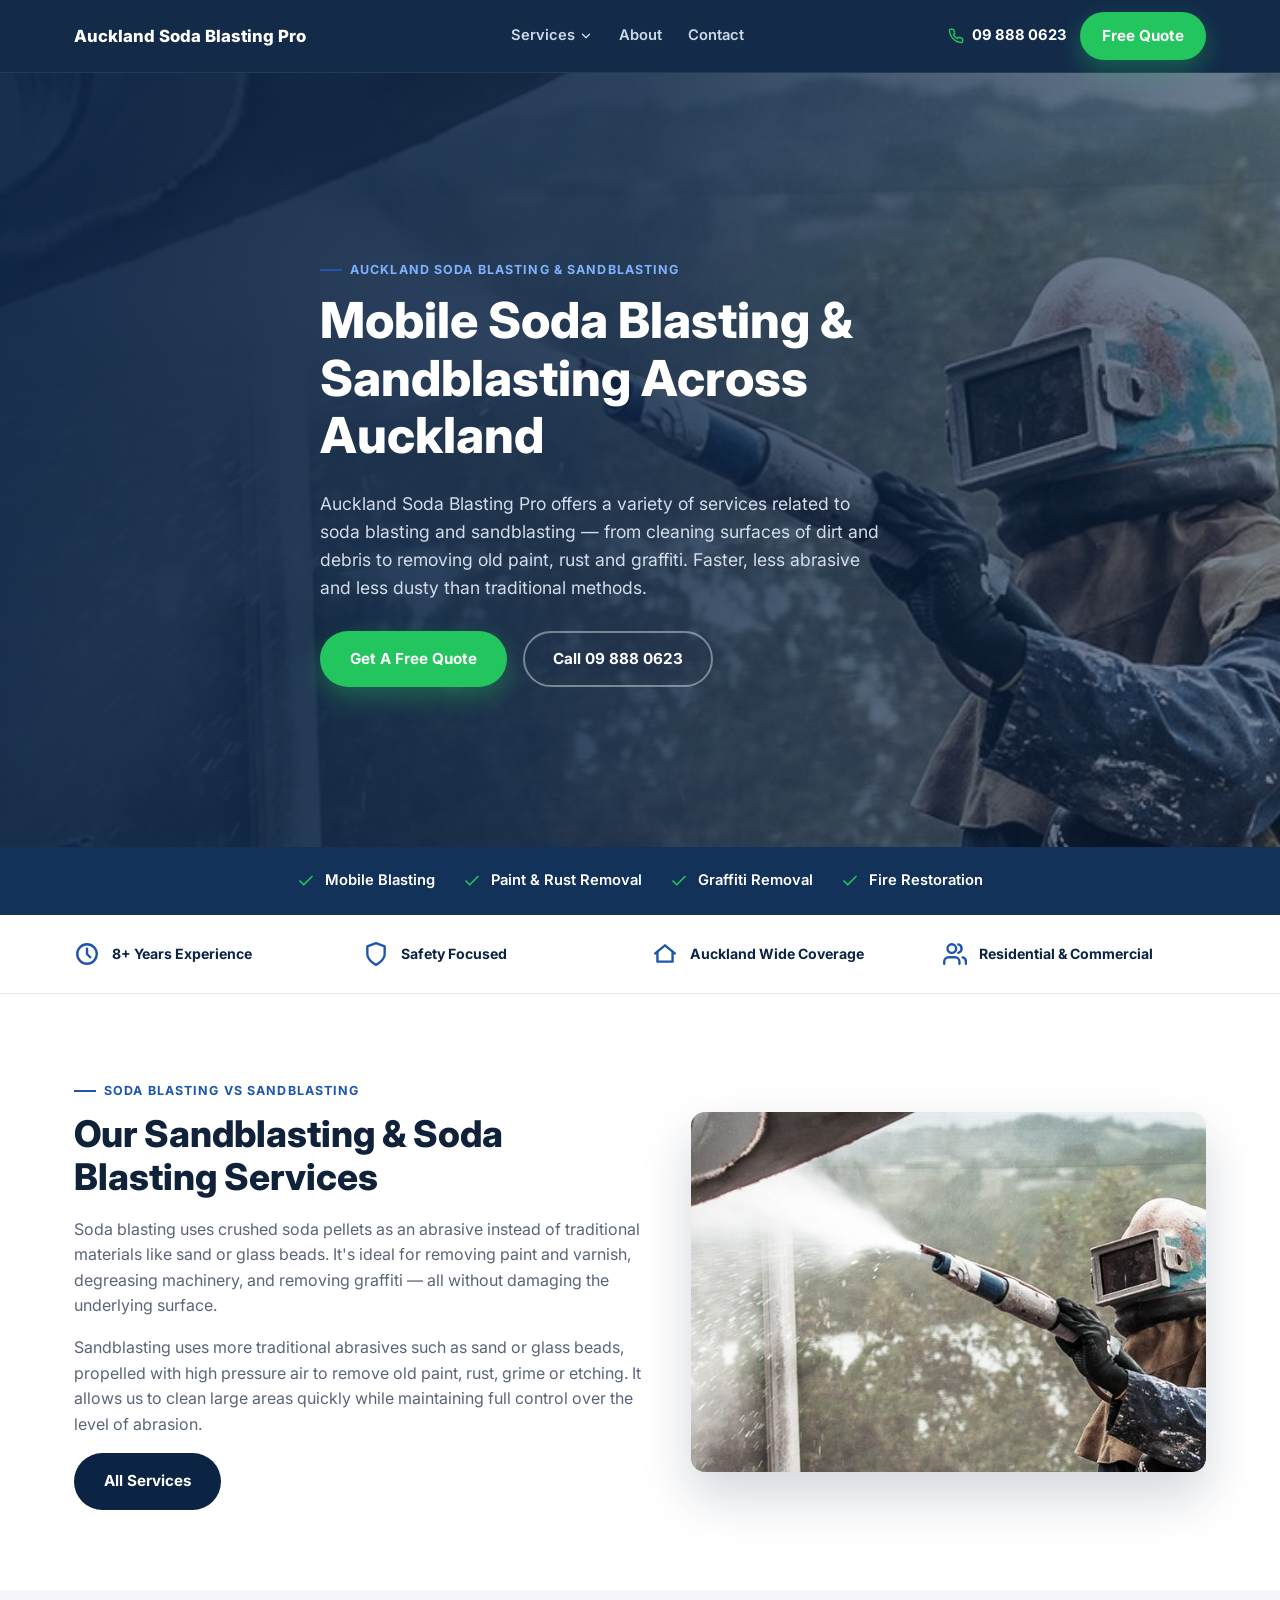
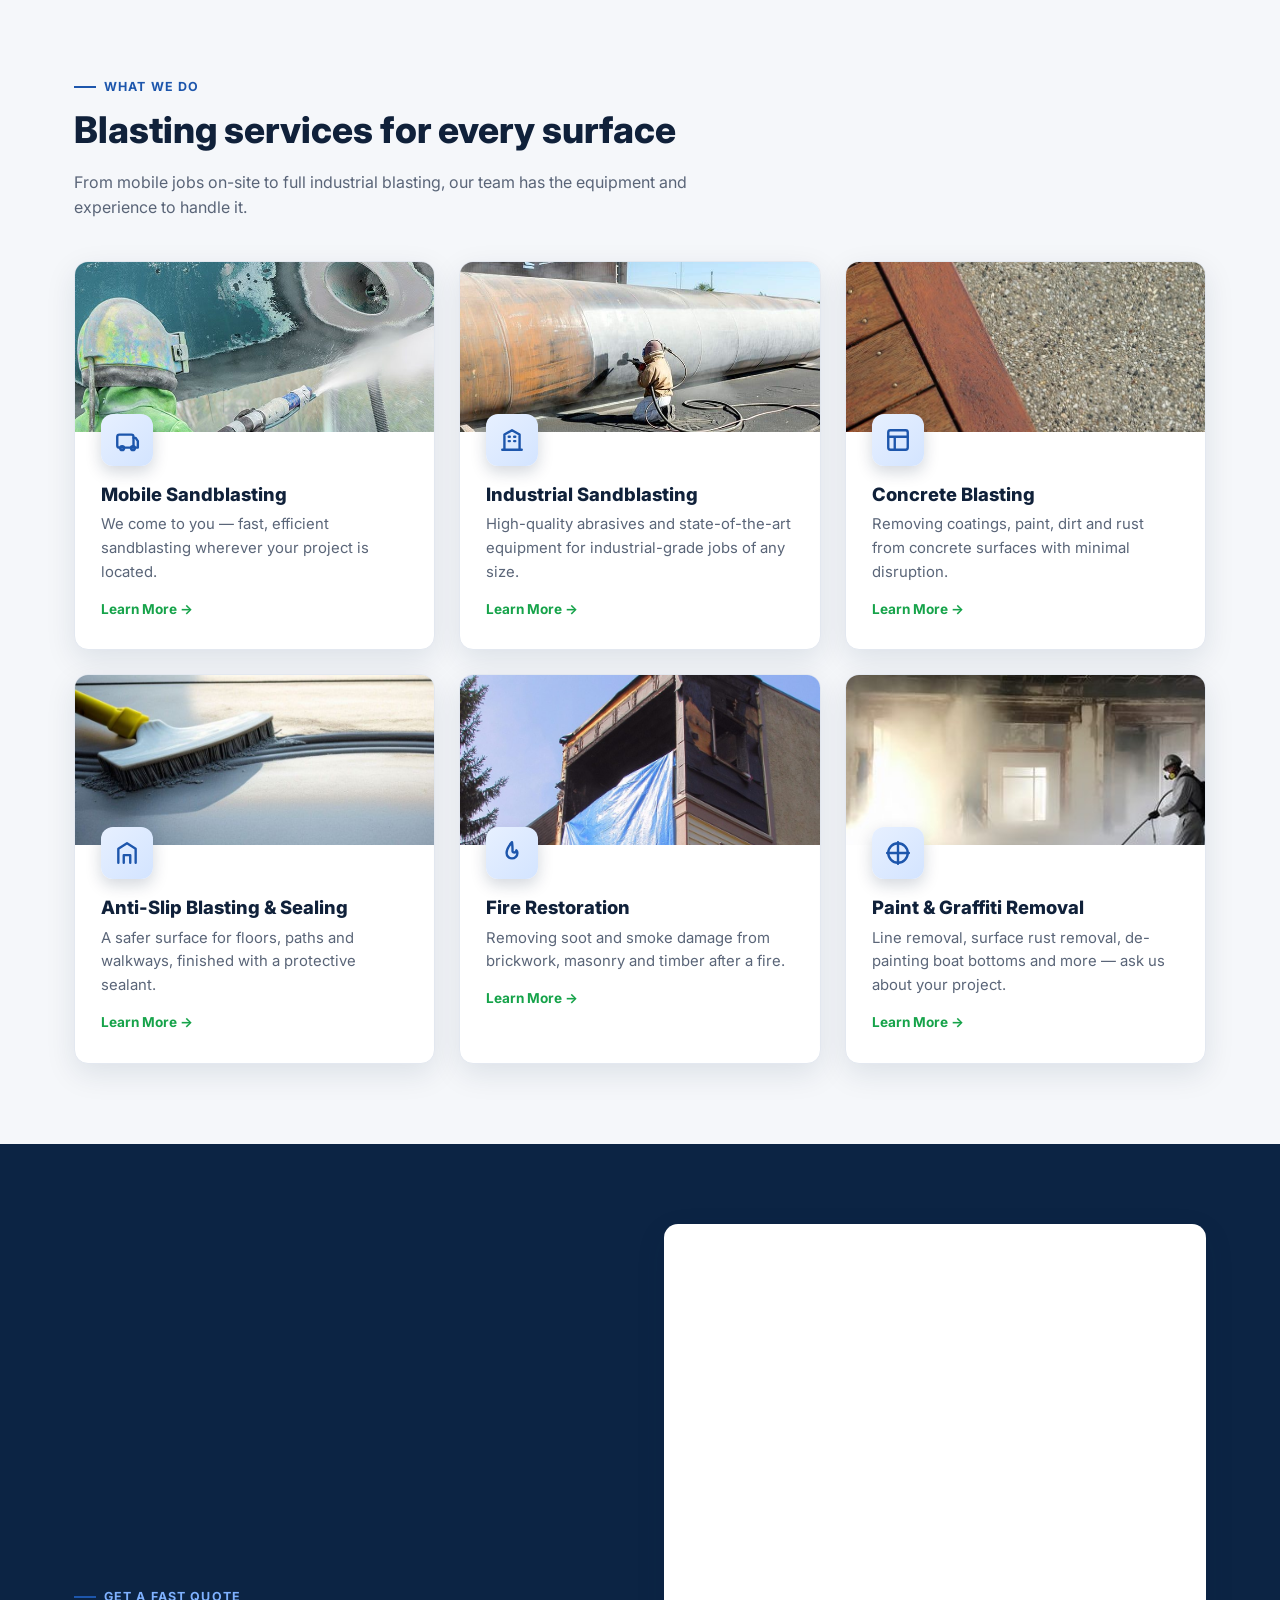
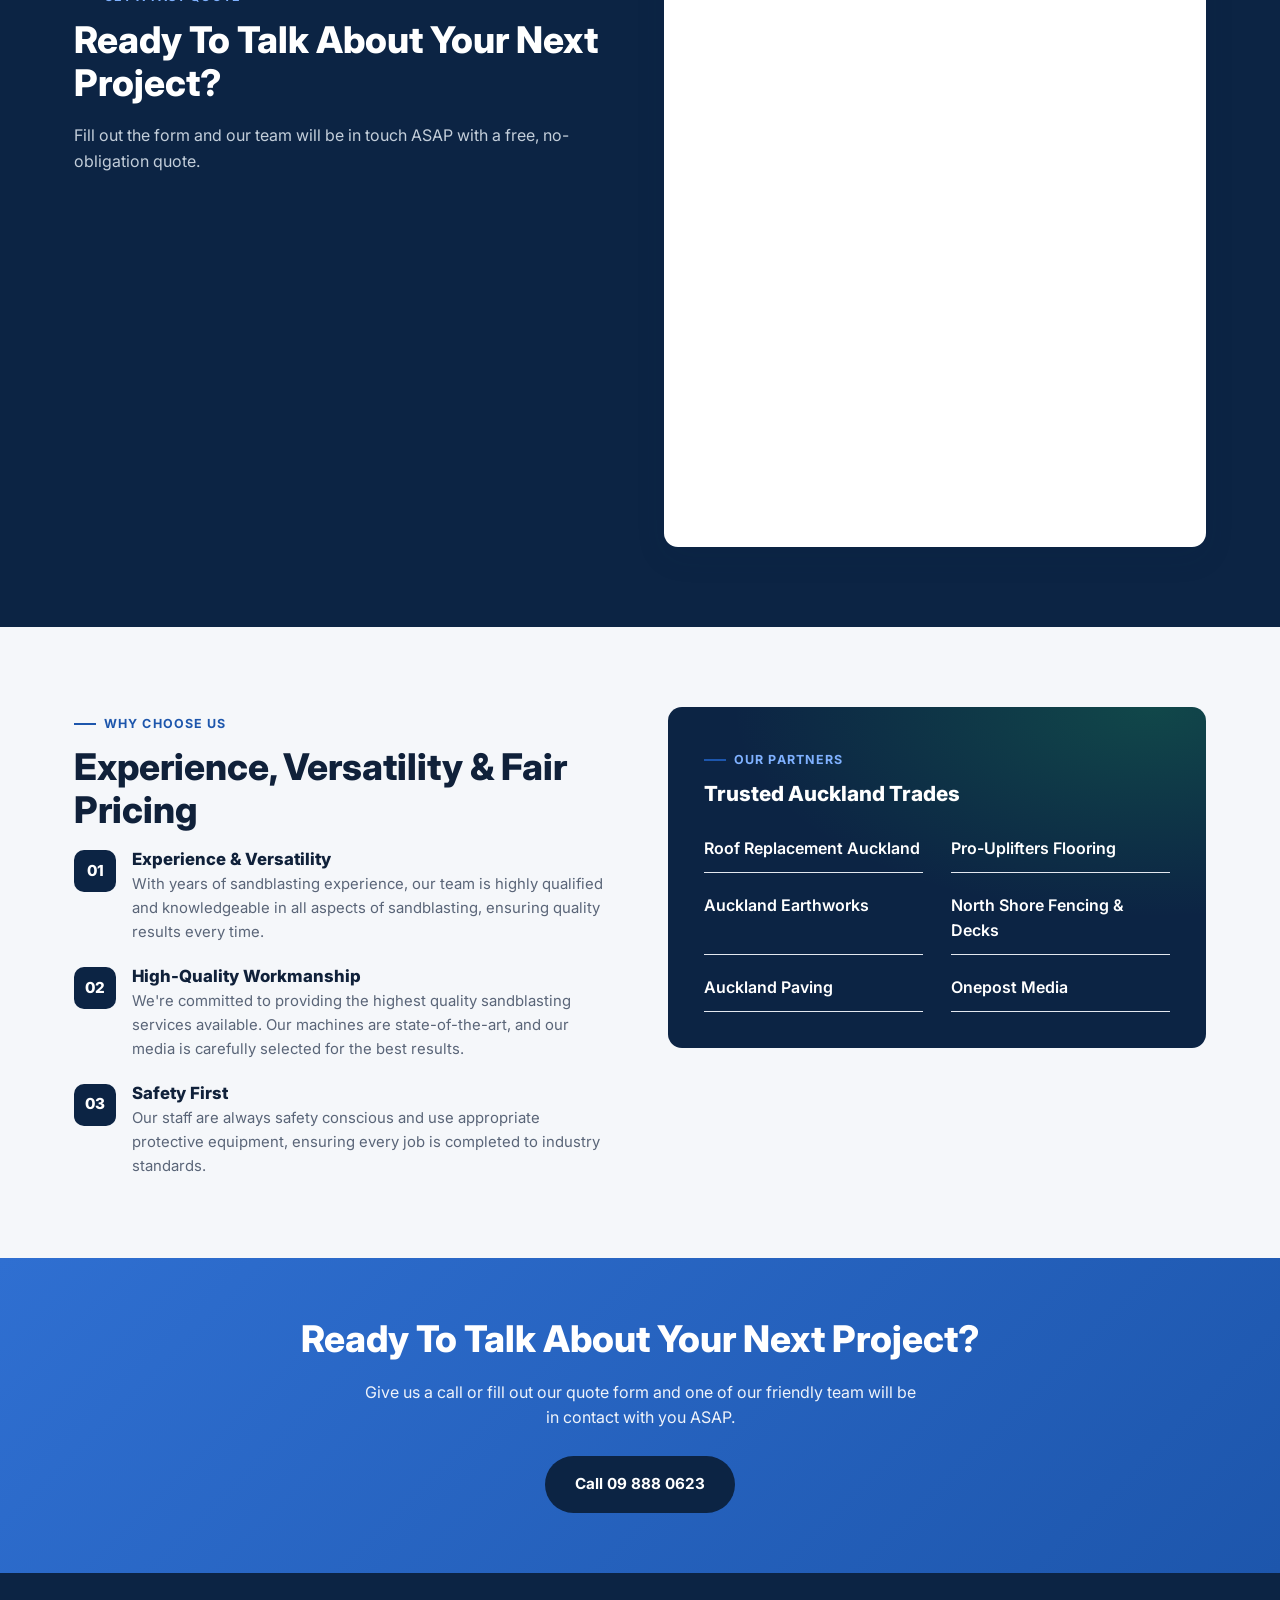
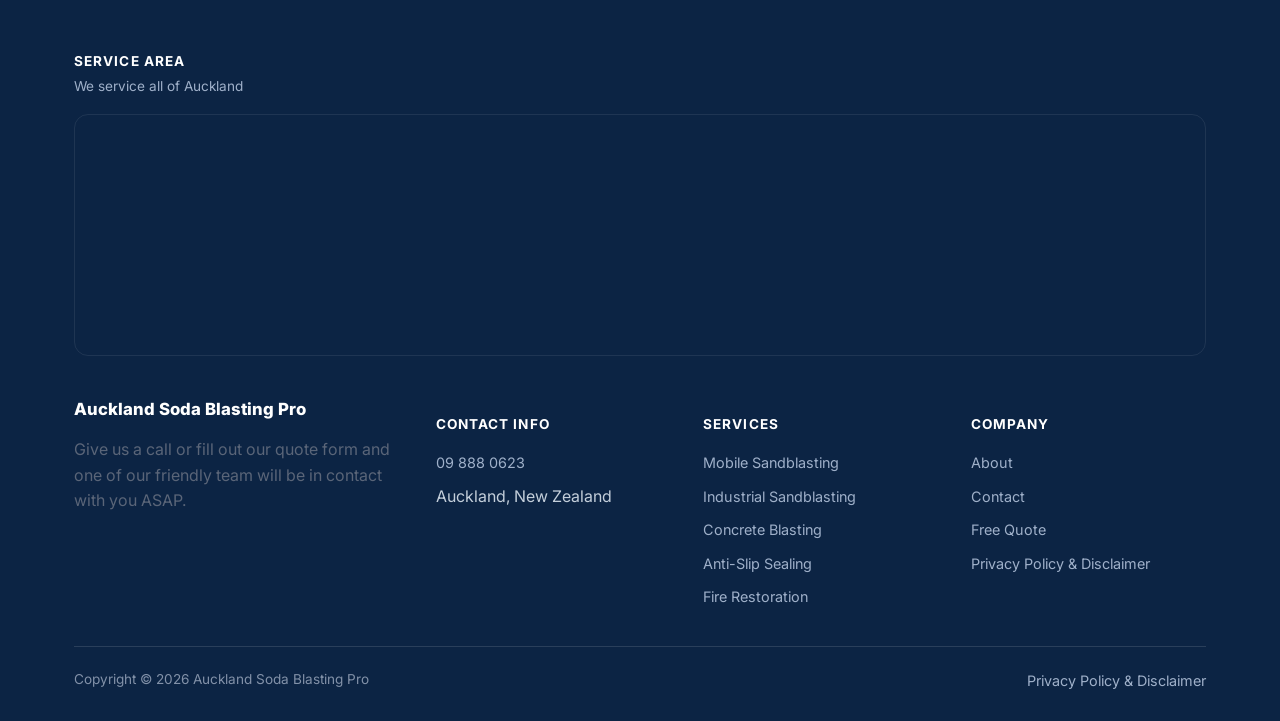
==== commit 70d1b7d0: "Add Privacy Policy & Disclaimer page New combined /privacy-policy/ page using the supplied wording, " ====
--- a/index.html
+++ b/index.html
@@ -34,6 +34,15 @@
   "priceRange": "$$",
   "address": { "@type": "PostalAddress", "addressLocality": "Auckland", "addressCountry": "NZ" },
   "areaServed": { "@type": "City", "name": "Auckland" }
+}
+</script>
+<script type="application/ld+json">
+{
+  "@context": "https://schema.org",
+  "@type": "BreadcrumbList",
+  "itemListElement": [
+    { "@type": "ListItem", "position": 1, "name": "Home", "item": "https://sodablastingauckland.co.nz/" }
+  ]
 }
 </script>
 </head>
@@ -330,11 +339,13 @@
           <li><a href="about/">About</a></li>
           <li><a href="contact/">Contact</a></li>
           <li><a href="#quote">Free Quote</a></li>
+                  <li><a href="privacy-policy/">Privacy Policy &amp; Disclaimer</a></li>
         </ul>
       </div>
     </div>
     <div class="footer-bottom">
       <span>Copyright &copy; 2026 Auckland Soda Blasting Pro</span>
+      <span><a href="privacy-policy/">Privacy Policy &amp; Disclaimer</a></span>
     </div>
   </div>
 </footer>
--- a/css/style.css
+++ b/css/style.css
@@ -57,7 +57,7 @@
 .links{display:flex;align-items:center;gap:26px;font-weight:600;font-size:.92rem;}
 .links a{color:#cfd8e8;}
 .links a:hover{color:var(--white);}
-.nav-item{position:relative;}
+.nav-item{position:relative;display:flex;align-items:center;padding:24px 0;margin:-24px 0;}
 .nav-item > a{display:flex;align-items:center;gap:4px;}
 .nav-item svg{width:14px;height:14px;stroke:currentColor;}
 .nav-dropdown{
@@ -66,6 +66,7 @@
   min-width:210px;padding:8px;display:flex;flex-direction:column;gap:2px;
   opacity:0;visibility:hidden;transition:opacity .15s ease;
 }
+.nav-dropdown::before{content:"";position:absolute;left:0;right:0;top:-14px;height:14px;}
 .nav-item:hover .nav-dropdown{opacity:1;visibility:visible;}
 .nav-dropdown a{padding:9px 12px;border-radius:8px;font-weight:600;color:#cfd8e8;}
 .nav-dropdown a:hover{background:rgba(255,255,255,.07);color:var(--white);}
